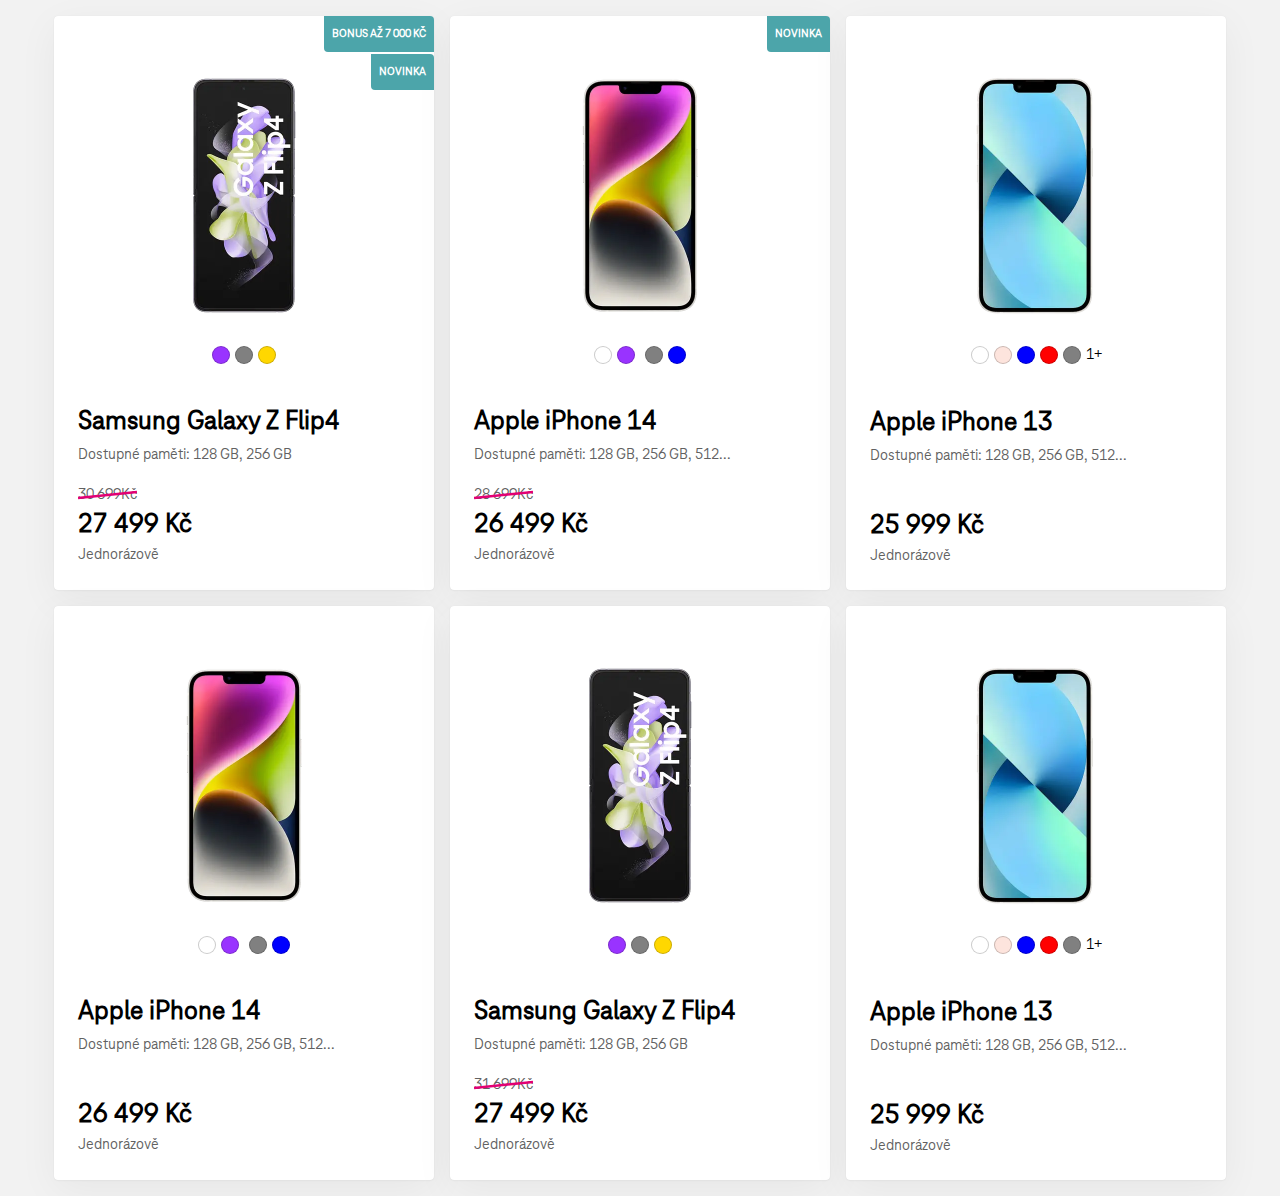
==== index.html @ d771b738 "push" ====
<!DOCTYPE html>
<html lang="en">
<head>
    <meta charset="UTF-8">
    <meta http-equiv="X-UA-Compatible" content="IE=edge">
    <meta name="viewport" content="width=device-width, initial-scale=1.0">
    <link rel="stylesheet" href="styles/normalize.css">
    <link rel="stylesheet" href="styles/styles.css">
    <title>Document</title>
</head>
<body>
    <button class="info-btn" onclick="document.location='original.html'">?</button>
    <div class="card-gallery">
    <div class="card">
        <div class="card-badge-container">
        <h2 class="card-badge">BONUS AŽ 7 000 KČ</h2>
        <h2 class="card-badge">NOVINKA</h2>
    </div>
        <figure class="card-image">
            <img class="card-image__img" src="img/zflip4.webp" alt="zflip4">
        </figure>
        <div class="card-phone-color">
            <span class="card-phone-color__purple"></span>
            <span class="card-phone-color__gray"></span>
            <span class="card-phone-color__yellow"></span>
        </div>
        <div class="card-info">
            <header class="card-header">
                    <h1>Samsung Galaxy Z Flip4</h1>
                    <h2>Dostupné paměti: 128 GB, 256 GB</h2>
            </header>
            <footer class="card-price">
                <div class="card-price-line">
                <svg class="card-price-line__swg">
                    <line y1="80%" x2="100%" y2="20%"></line>
                </svg>
                <h2>30 699Kč</h2>
            </div>
                <h1>27 499 Kč</h1>
                <h2>Jednorázově</h2>
            </footer>
        </div>
    </div>

    <div class="card">
        <div class="card-badge-container">
        <h2 class="card-badge">NOVINKA</h2>
    </div>
        <figure class="card-image">
            <img class="card-image__img" src="img/iphone14.webp" alt="iphone14">
        </figure>
        <div class="card-phone-color">
            <span class="card-phone-color__white"></span>
            <span class="card-phone-color__purple"></span>
            <span class="card-phone-red"></span>
            <span class="card-phone-color__gray"></span>
            <span class="card-phone-color__blue"></span>
        </div>
        <div class="card-info">
            <header class="card-header">
                    <h1>Apple iPhone 14</h1>
                    <h2>Dostupné paměti: 128 GB, 256 GB, 512...</h2>
            </header>
            <footer class="card-price">
                <div class="card-price-line">
                   <svg class="card-price-line__swg">
                       <line y1="80%" x2="100%" y2="20%"></line>
                   </svg>
                   <h2>28 699Kč</h2>
                </div>
                <h1>26 499 Kč</h1>
                <h2>Jednorázově</h2>
            </footer>
        </div>
    </div>

    <div class="card">
        <figure class="card-image">
            <img class="card-image__img" src="img/iphone13.webp" alt="iphone13">
        </figure>
        <div class="card-phone-color">
            <span class="card-phone-color__white"></span>
            <span class="card-phone-color__pink"></span>
            <span class="card-phone-color__blue"></span>
            <span class="card-phone-color__red"></span>
            <span class="card-phone-color__gray"></span>
            <span class="card-phone-color__plus">1+</span>
        </div>
        <div class="card-info">
            <header class="card-header">
                    <h1>Apple iPhone 13</h1>
                    <h2>Dostupné paměti: 128 GB, 256 GB, 512...</h2>
            </header>
            <footer class="card-price">
                <div class="card-price-line">
                </div>
                <h1>25 999 Kč</h1>
                <h2>Jednorázově</h2>
            </footer>
        </div>
    </div>

    <div class="card">
        <figure class="card-image">
            <img class="card-image__img" src="img/iphone14.webp" alt="iphone14">
        </figure>
        <div class="card-phone-color">
            <span class="card-phone-color__white"></span>
            <span class="card-phone-color__purple"></span>
            <span class="card-phone-red"></span>
            <span class="card-phone-color__gray"></span>
            <span class="card-phone-color__blue"></span>
        </div>
        <div class="card-info">
            <header class="card-header">
                    <h1>Apple iPhone 14</h1>
                    <h2>Dostupné paměti: 128 GB, 256 GB, 512...</h2>
            </header>
            <footer class="card-price">
                <div class="card-price-line">
                </div>
                <h1>26 499 Kč</h1>
                <h2>Jednorázově</h2>
            </footer>
        </div>
    </div>

    <div class="card">
        <figure class="card-image">
            <img class="card-image__img" src="img/zflip4.webp" alt="zflip4">
        </figure>
        <div class="card-phone-color">
            <span class="card-phone-color__purple"></span>
            <span class="card-phone-color__gray"></span>
            <span class="card-phone-color__yellow"></span>
        </div>
        <div class="card-info">
            <header class="card-header">
                    <h1>Samsung Galaxy Z Flip4</h1>
                    <h2>Dostupné paměti: 128 GB, 256 GB</h2>
            </header>
            <footer class="card-price">
                <div class="card-price-line">
                    <svg class="card-price-line__swg">
                        <line y1="80%" x2="100%" y2="20%"></line>
                    </svg>
                    <h2>31 699Kč</h2>
                </div>
                <h1>27 499 Kč</h1>
                <h2>Jednorázově</h2>
            </footer>
        </div>
    </div>

    <div class="card">
        <figure class="card-image">
            <img class="card-image__img" src="img/iphone13.webp" alt="iphone13">
        </figure>
        <div class="card-phone-color">
            <span class="card-phone-color__white"></span>
            <span class="card-phone-color__pink"></span>
            <span class="card-phone-color__blue"></span>
            <span class="card-phone-color__red"></span>
            <span class="card-phone-color__gray"></span>
            <span class="card-phone-color__plus">1+</span>
        </div>
        <div class="card-info">
            <header class="card-header">
                    <h1>Apple iPhone 13</h1>
                    <h2>Dostupné paměti: 128 GB, 256 GB, 512...</h2>
            </header>
            <footer class="card-price">
                <div class="card-price-line">
                </div>
                <h1>25 999 Kč</h1>
                <h2>Jednorázově</h2>
            </footer>
        </div>
    </div>
</div>
</body>
</html>
---- styles/styles.css ----
@font-face { font-family: TeleNeoOffice; src: url("../fonts/teleneo-office-cufonfonts/Tele\ Neo\ Office.ttf"); } 
body{
    background-color: rgb(242, 242, 242);
    font-family: TeleNeoOffice;
}

.card-gallery{
    justify-content: center;
    display: flex;
    flex-wrap: wrap;
    gap: 1rem;
    margin: 1rem 200px;
}

@media screen and (max-width: 1730px){
    .card-gallery{
         margin: 1rem 150px;
    }
 }

@media screen and (max-width: 1500px){
   .card-gallery{
        margin: 1rem 0;
   }
   .info-btn{
    display: none;
}
}

.card{
    display: flex;
    flex-direction: column;
    border-radius: 0.25rem;
    box-shadow: rgba(0, 0, 0, 0.1) 0px 0px 1px, rgba(0, 0, 0, 0.05) 0px 10px 40px, rgba(0, 0, 0, 0.03) 0px 1px 2px;
    margin:0;
    background-color: white;
    width: 380px;

}

.card h1{
    font-size: 1.75rem;
    line-height: 2.25rem;
    font-weight:800;
    text-decoration: none solid rgb(38, 38, 38);
}
.card h2{
    color: rgb(97, 97, 97);
    line-height: 1.25rem;
    font-size: 1rem;
    font-weight: 400;
}

.card-info{
    padding: 0px 1.5rem 1.5rem;
}

.card-price{
    margin-top:  20px;
}

.card-header h2{
    margin: 0;
}

.card-header h1{
    margin-top: 40px;
    margin-bottom: 5px;
    width: fit-content;
    background-image: linear-gradient(#369ac0, #369ac0);
    background-size: 0 2px, auto;
    background-repeat: no-repeat;
    background-position: center bottom;
    transition: all .2s ease-out;
}

.card:hover .card-header h1{
    color: #369ac0;
    background-size: 100% 2px, auto;
}
.card:hover{
    cursor: pointer;
}


.card-price h1{
    margin: 2px 0px;
    transition: transform .2s;
}

.card-price h2{
    margin: 0;
}

.card-image{
    text-align: center;
    padding: 2.625rem 1rem 0.5rem;
}


.card-image__img{
    height: 243px;
    width: 154px;
    transition: transform .2s;
}

.card:hover .card-image__img{
    transform: scale(1.1);
}



.card-phone-color{
    justify-content: center;
    display: flex;
    gap: 5px ;
}

.card-phone-color__purple{
    width: 1rem;
    height: 1rem;
    border-radius: 50%;
    background: rgb(153, 51, 255);
    border:1px solid rgba(0, 0, 0, 0.2);
}

.card-phone-color__yellow{
    width: 1rem;
    height: 1rem;
    border-radius: 50%;
    background: rgb(255, 215, 0);
    border:1px solid rgba(0, 0, 0, 0.2);
}
.card-phone-color__gray{
    width: 1rem;
    height: 1rem;
    border-radius: 50%;
    background: rgb(128, 128, 128);
    border:1px solid rgba(0, 0, 0, 0.2);
}

.card-phone-color__red{
    width: 1rem;
    height: 1rem;
    border-radius: 50%;
    background: rgb(255, 0, 0);
    border:1px solid rgba(0, 0, 0, 0.2);
}

.card-phone-color__blue{
    width: 1rem;
    height: 1rem;
    border-radius: 50%;
    background: rgb(0, 0, 255);
    border:1px solid rgba(0, 0, 0, 0.2);
}

.card-phone-color__white{
    width: 1rem;
    height: 1rem;
    border-radius: 50%;
    background: white;
    border:1px solid rgba(0, 0, 0, 0.2);
}

.card-phone-color__pink{
    width: 1rem;
    height: 1rem;
    border-radius: 50%;
    background: rgb(253, 228, 221);
    border:1px solid rgba(0, 0, 0, 0.2);
}

.card .card-badge{
    color: white;
    font-weight: 800;
    font-size: 12px !important;
}

.card-badge-container{
    position: absolute;
    align-self: end;
}
.card-badge{
    margin: 0 0 2px auto;
    background-color: #4CA5AA;
    padding: 8px;
    border-radius: 0 0.25rem 0 0.25rem;
    width: fit-content;
}

.original-img{
    margin: 0 auto;
    display: block;
}
.info-btn{
    position: absolute;
    top: 0;
    right: 0;
    margin: 50px;
    width: 70px;
    height: 70px;
    background-color: #4CA5AA;
    border-radius: 50%;
    border: none;
    font-size: 2rem;
    color: white;
    cursor: pointer;
}

.card-price-line{
    position: relative;
    width: fit-content;
    height: 1.25rem;
}

.card-price-line__swg{
    position: absolute;
    height: 10px;
    width: 100%;
    left: 0px;
    top: 0px;
    bottom: 0px;
    margin: auto;
}
.card-price-line__swg line{
   stroke: rgb(226, 0, 116);
   stroke-width: 2.5;
}
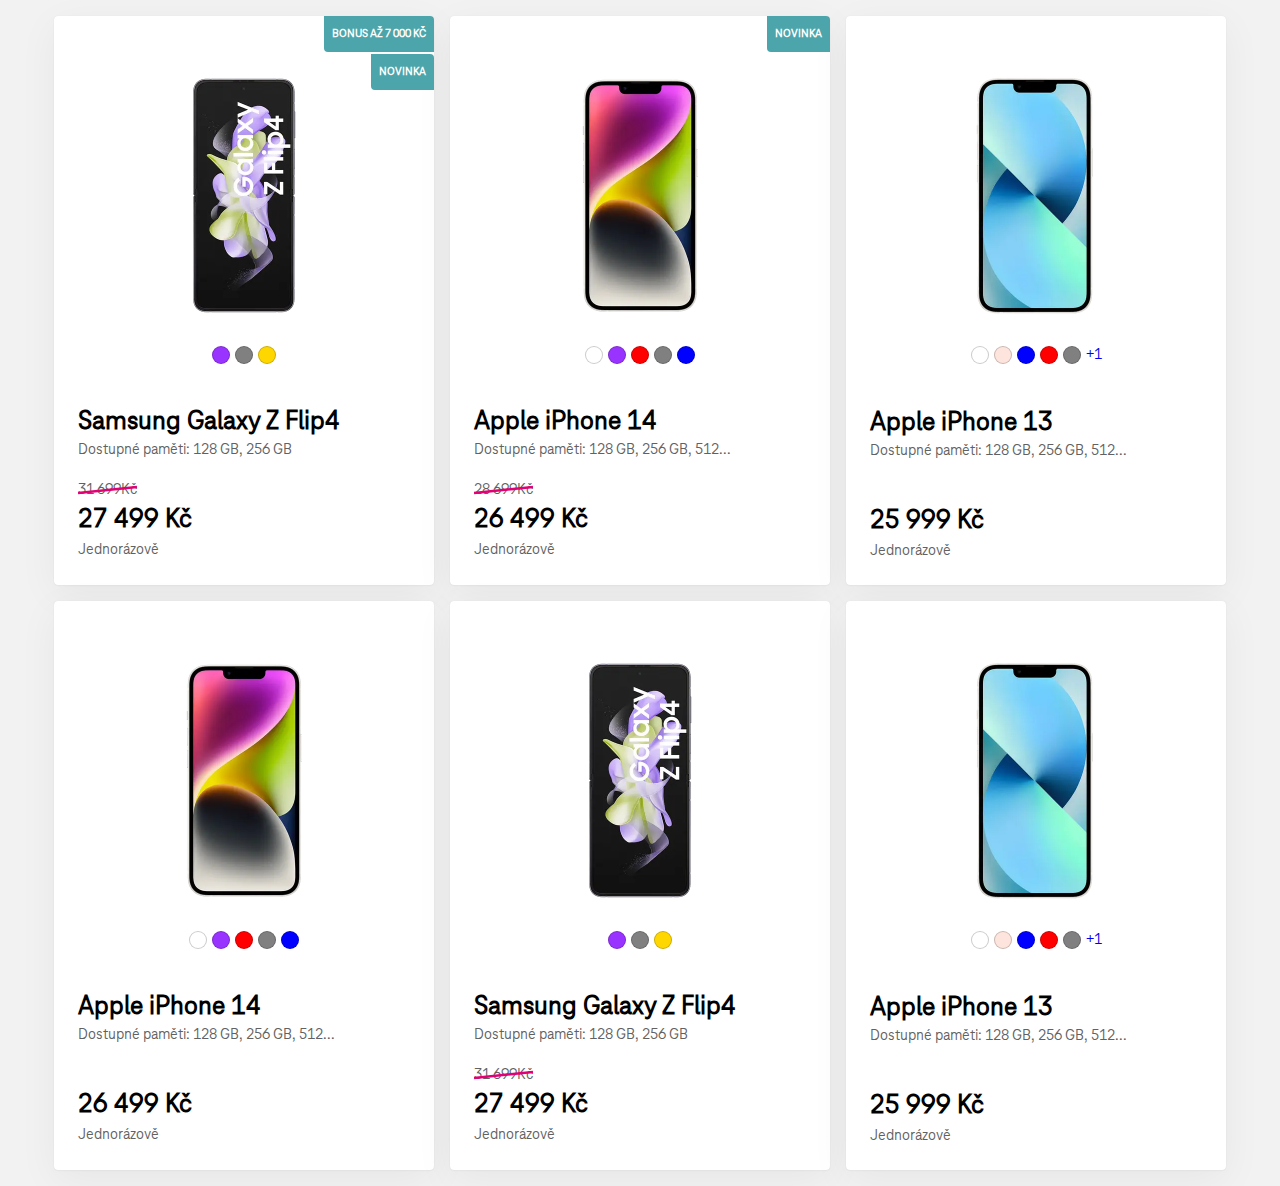
==== commit 056c4a1c: "commit2" ====
--- a/index.html
+++ b/index.html
@@ -1,5 +1,5 @@
 <!DOCTYPE html>
-<html lang="en">
+<html lang="cs">
 <head>
     <meta charset="UTF-8">
     <meta http-equiv="X-UA-Compatible" content="IE=edge">
@@ -11,50 +11,50 @@
 <body>
     <button class="info-btn" onclick="document.location='original.html'">?</button>
     <div class="card-gallery">
-    <div class="card">
-        <div class="card-badge-container">
-        <h2 class="card-badge">BONUS AŽ 7 000 KČ</h2>
-        <h2 class="card-badge">NOVINKA</h2>
-    </div>
-        <figure class="card-image">
-            <img class="card-image__img" src="img/zflip4.webp" alt="zflip4">
-        </figure>
-        <div class="card-phone-color">
-            <span class="card-phone-color__purple"></span>
-            <span class="card-phone-color__gray"></span>
-            <span class="card-phone-color__yellow"></span>
+        <div class="card">
+            <div class="card-badge-container">
+                <h2 class="card__badge">BONUS AŽ 7 000 KČ</h2>
+                <h2 class="card__badge">NOVINKA</h2>
+            </div>
+            <figure class="card-image">
+                <img class="card-image__img" src="img/zflip4.webp" alt="zflip4">
+            </figure>
+            <div class="card-phone-color">
+                <a class="model-type model-type--purple" href="#"></a>
+                <a class="model-type model-type--gray" href="#"></a>
+                <a class="model-type model-type--yellow" href="#"></a>
+            </div>
+            <div class="card-info">
+                <header class="card-header">
+                        <h1>Samsung Galaxy Z Flip4</h1>
+                        <h2>Dostupné paměti: 128 GB, 256 GB</h2>
+                </header>
+                <footer class="card-price">
+                    <div class="card-price__line">
+                        <svg class="card-price__line__swg">
+                            <line y1="80%" x2="100%" y2="20%"></line>
+                        </svg>
+                        <h2>31 699Kč</h2>
+                    </div>
+                    <h1>27 499 Kč</h1>
+                    <h2>Jednorázově</h2>
+                </footer>
+            </div>
         </div>
-        <div class="card-info">
-            <header class="card-header">
-                    <h1>Samsung Galaxy Z Flip4</h1>
-                    <h2>Dostupné paměti: 128 GB, 256 GB</h2>
-            </header>
-            <footer class="card-price">
-                <div class="card-price-line">
-                <svg class="card-price-line__swg">
-                    <line y1="80%" x2="100%" y2="20%"></line>
-                </svg>
-                <h2>30 699Kč</h2>
-            </div>
-                <h1>27 499 Kč</h1>
-                <h2>Jednorázově</h2>
-            </footer>
-        </div>
-    </div>
 
     <div class="card">
         <div class="card-badge-container">
-        <h2 class="card-badge">NOVINKA</h2>
+        <h2 class="card__badge">NOVINKA</h2>
     </div>
         <figure class="card-image">
             <img class="card-image__img" src="img/iphone14.webp" alt="iphone14">
         </figure>
         <div class="card-phone-color">
-            <span class="card-phone-color__white"></span>
-            <span class="card-phone-color__purple"></span>
-            <span class="card-phone-red"></span>
-            <span class="card-phone-color__gray"></span>
-            <span class="card-phone-color__blue"></span>
+            <a class="model-type model-type--white" href="#"></a>
+            <a class="model-type model-type--purple" href="#"></a>
+            <a class="model-type model-type--red" href="#"></a>
+            <a class="model-type model-type--gray" href="#"></a>
+            <a class="model-type model-type--blue" href="#"></a>
         </div>
         <div class="card-info">
             <header class="card-header">
@@ -62,10 +62,10 @@
                     <h2>Dostupné paměti: 128 GB, 256 GB, 512...</h2>
             </header>
             <footer class="card-price">
-                <div class="card-price-line">
-                   <svg class="card-price-line__swg">
-                       <line y1="80%" x2="100%" y2="20%"></line>
-                   </svg>
+                <div class="card-price__line">
+                    <svg class="card-price__line__swg">
+                        <line y1="80%" x2="100%" y2="20%"></line>
+                    </svg>
                    <h2>28 699Kč</h2>
                 </div>
                 <h1>26 499 Kč</h1>
@@ -79,12 +79,12 @@
             <img class="card-image__img" src="img/iphone13.webp" alt="iphone13">
         </figure>
         <div class="card-phone-color">
-            <span class="card-phone-color__white"></span>
-            <span class="card-phone-color__pink"></span>
-            <span class="card-phone-color__blue"></span>
-            <span class="card-phone-color__red"></span>
-            <span class="card-phone-color__gray"></span>
-            <span class="card-phone-color__plus">1+</span>
+            <a class="model-type model-type--white" href="#"></a>
+            <a class="model-type model-type--pink" href="#"></a>
+            <a class="model-type model-type--blue" href="#"></a>
+            <a class="model-type model-type--red" href="#"></a>
+            <a class="model-type model-type--gray" href="#"></a>
+            <a class="model-type--plus" href="#">+1</a>
         </div>
         <div class="card-info">
             <header class="card-header">
@@ -92,7 +92,10 @@
                     <h2>Dostupné paměti: 128 GB, 256 GB, 512...</h2>
             </header>
             <footer class="card-price">
-                <div class="card-price-line">
+                <div class="card-price__line">
+                    <svg class="card-price__line__swg">
+                        <line y1="80%" x2="100%" y2="20%"></line>
+                    </svg>
                 </div>
                 <h1>25 999 Kč</h1>
                 <h2>Jednorázově</h2>
@@ -105,11 +108,11 @@
             <img class="card-image__img" src="img/iphone14.webp" alt="iphone14">
         </figure>
         <div class="card-phone-color">
-            <span class="card-phone-color__white"></span>
-            <span class="card-phone-color__purple"></span>
-            <span class="card-phone-red"></span>
-            <span class="card-phone-color__gray"></span>
-            <span class="card-phone-color__blue"></span>
+            <a class="model-type model-type--white" href="#"></a>
+            <a class="model-type model-type--purple" href="#"></a>
+            <a class="model-type model-type--red" href="#"></a>
+            <a class="model-type model-type--gray" href="#"></a>
+            <a class="model-type model-type--blue" href="#"></a>
         </div>
         <div class="card-info">
             <header class="card-header">
@@ -117,7 +120,10 @@
                     <h2>Dostupné paměti: 128 GB, 256 GB, 512...</h2>
             </header>
             <footer class="card-price">
-                <div class="card-price-line">
+                <div class="card-price__line">
+                    <svg class="card-price__line__swg">
+                        <line y1="80%" x2="100%" y2="20%"></line>
+                    </svg>
                 </div>
                 <h1>26 499 Kč</h1>
                 <h2>Jednorázově</h2>
@@ -130,9 +136,9 @@
             <img class="card-image__img" src="img/zflip4.webp" alt="zflip4">
         </figure>
         <div class="card-phone-color">
-            <span class="card-phone-color__purple"></span>
-            <span class="card-phone-color__gray"></span>
-            <span class="card-phone-color__yellow"></span>
+            <a class="model-type model-type--purple" href="#"></a>
+                <a class="model-type model-type--gray" href="#"></a>
+                <a class="model-type model-type--yellow" href="#"></a>
         </div>
         <div class="card-info">
             <header class="card-header">
@@ -140,8 +146,8 @@
                     <h2>Dostupné paměti: 128 GB, 256 GB</h2>
             </header>
             <footer class="card-price">
-                <div class="card-price-line">
-                    <svg class="card-price-line__swg">
+                <div class="card-price__line">
+                    <svg class="card-price__line__swg">
                         <line y1="80%" x2="100%" y2="20%"></line>
                     </svg>
                     <h2>31 699Kč</h2>
@@ -157,12 +163,12 @@
             <img class="card-image__img" src="img/iphone13.webp" alt="iphone13">
         </figure>
         <div class="card-phone-color">
-            <span class="card-phone-color__white"></span>
-            <span class="card-phone-color__pink"></span>
-            <span class="card-phone-color__blue"></span>
-            <span class="card-phone-color__red"></span>
-            <span class="card-phone-color__gray"></span>
-            <span class="card-phone-color__plus">1+</span>
+            <a class="model-type model-type--white" href="#"></a>
+            <a class="model-type model-type--pink" href="#"></a>
+            <a class="model-type model-type--blue" href="#"></a>
+            <a class="model-type model-type--red" href="#"></a>
+            <a class="model-type model-type--gray" href="#"></a>
+            <a class="model-type--plus" href="#">+1</a>
         </div>
         <div class="card-info">
             <header class="card-header">
@@ -170,7 +176,10 @@
                     <h2>Dostupné paměti: 128 GB, 256 GB, 512...</h2>
             </header>
             <footer class="card-price">
-                <div class="card-price-line">
+                <div class="card-price__line">
+                    <svg class="card-price__line__swg">
+                        <line y1="80%" x2="100%" y2="20%"></line>
+                    </svg>
                 </div>
                 <h1>25 999 Kč</h1>
                 <h2>Jednorázově</h2>
--- a/styles/styles.css
+++ b/styles/styles.css
@@ -59,13 +59,17 @@
     margin-top:  20px;
 }
 
+.card-header{
+    margin-top: 40px;
+    margin-bottom: 5px;
+}
+
 .card-header h2{
     margin: 0;
 }
 
 .card-header h1{
-    margin-top: 40px;
-    margin-bottom: 5px;
+    margin: 0;
     width: fit-content;
     background-image: linear-gradient(#369ac0, #369ac0);
     background-size: 0 2px, auto;
@@ -100,7 +104,7 @@
 
 .card-image__img{
     height: 243px;
-    width: 154px;
+    width: auto;
     transition: transform .2s;
 }
 
@@ -116,62 +120,47 @@
     gap: 5px ;
 }
 
-.card-phone-color__purple{
+.model-type{
     width: 1rem;
     height: 1rem;
     border-radius: 50%;
-    background: rgb(153, 51, 255);
     border:1px solid rgba(0, 0, 0, 0.2);
 }
 
-.card-phone-color__yellow{
+.model-type--purple{
     width: 1rem;
     height: 1rem;
-    border-radius: 50%;
+    background: rgb(153, 51, 255);
+}
+
+.model-type--plus{
+   text-decoration: none;
+}
+
+.model-type--yellow{
     background: rgb(255, 215, 0);
-    border:1px solid rgba(0, 0, 0, 0.2);
-}
-.card-phone-color__gray{
-    width: 1rem;
-    height: 1rem;
-    border-radius: 50%;
+}
+.model-type--gray{
     background: rgb(128, 128, 128);
-    border:1px solid rgba(0, 0, 0, 0.2);
-}
-
-.card-phone-color__red{
-    width: 1rem;
-    height: 1rem;
-    border-radius: 50%;
+}
+
+.model-type--red{
     background: rgb(255, 0, 0);
-    border:1px solid rgba(0, 0, 0, 0.2);
-}
-
-.card-phone-color__blue{
-    width: 1rem;
-    height: 1rem;
-    border-radius: 50%;
+}
+
+.model-type--blue{
     background: rgb(0, 0, 255);
-    border:1px solid rgba(0, 0, 0, 0.2);
-}
-
-.card-phone-color__white{
-    width: 1rem;
-    height: 1rem;
-    border-radius: 50%;
+}
+
+.model-type--white{
     background: white;
-    border:1px solid rgba(0, 0, 0, 0.2);
-}
-
-.card-phone-color__pink{
-    width: 1rem;
-    height: 1rem;
-    border-radius: 50%;
+}
+
+.model-type--pink{
     background: rgb(253, 228, 221);
-    border:1px solid rgba(0, 0, 0, 0.2);
-}
-
-.card .card-badge{
+}
+
+.card .card__badge{
     color: white;
     font-weight: 800;
     font-size: 12px !important;
@@ -181,7 +170,7 @@
     position: absolute;
     align-self: end;
 }
-.card-badge{
+.card__badge{
     margin: 0 0 2px auto;
     background-color: #4CA5AA;
     padding: 8px;
@@ -208,13 +197,13 @@
     cursor: pointer;
 }
 
-.card-price-line{
+.card-price__line{
     position: relative;
     width: fit-content;
     height: 1.25rem;
 }
 
-.card-price-line__swg{
+.card-price__line__swg{
     position: absolute;
     height: 10px;
     width: 100%;
@@ -223,7 +212,7 @@
     bottom: 0px;
     margin: auto;
 }
-.card-price-line__swg line{
+.card-price__line__swg line{
    stroke: rgb(226, 0, 116);
    stroke-width: 2.5;
 }